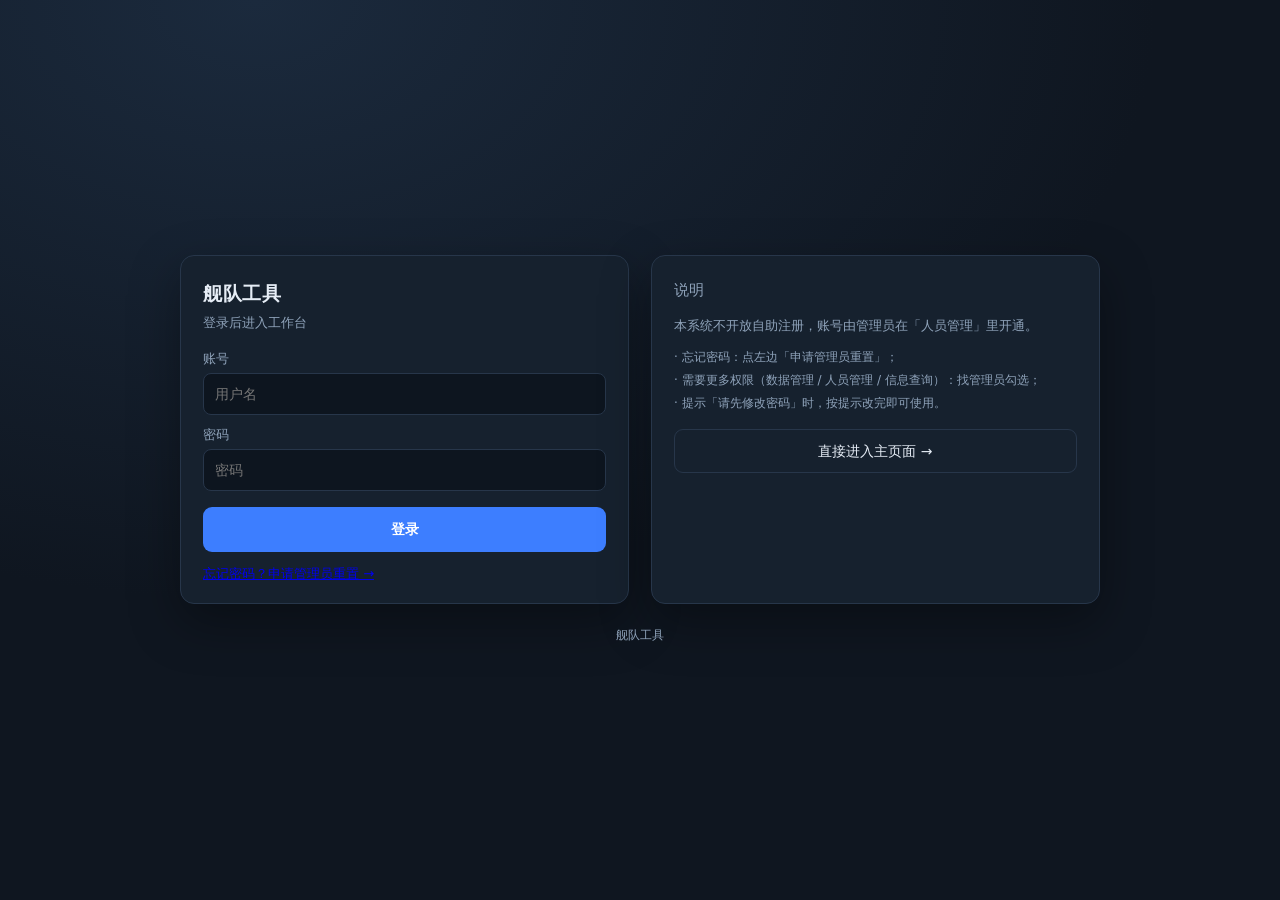
==== static/login.html @ 42fca02d "Add files via upload" ====
<!doctype html><html lang="zh-CN"><head>
<meta charset="utf-8"><meta name="viewport" content="width=device-width,initial-scale=1">
<title>登录 · 舰队工具</title>
<style>
:root{--bg:#0f1620;--card:#16212e;--line:#27364a;--ink:#e6edf6;--dim:#8fa3ba;--acc:#3d7eff;--ok:#37b26a;--bad:#e2564a;--warn:#e0a93b}
*{box-sizing:border-box}
body{margin:0;min-height:100vh;background:radial-gradient(900px 600px at 20% 0%,#1b2a3d,var(--bg));color:var(--ink);
 font:14px/1.6 "Microsoft YaHei",system-ui,sans-serif;display:flex;align-items:center;justify-content:center;padding:28px}
.shell{width:min(920px,100%);display:grid;grid-template-columns:1fr 1fr;gap:22px}
@media(max-width:820px){.shell{grid-template-columns:1fr}}
.card{background:var(--card);border:1px solid var(--line);border-radius:14px;padding:22px 22px 18px;
 box-shadow:0 18px 50px rgba(0,0,0,.35)}
h1{margin:0 0 4px;font-size:19px;letter-spacing:.5px}
h2{margin:0 0 14px;font-size:15px;color:var(--dim);font-weight:500}
.sub{color:var(--dim);font-size:12.5px;margin:0 0 16px}
label{display:block;font-size:12.5px;color:var(--dim);margin:10px 0 4px}
label b{color:var(--bad);font-weight:500}
input{width:100%;padding:9px 11px;border-radius:8px;border:1px solid var(--line);
 background:#0d151f;color:var(--ink);font:inherit;outline:none}
input:focus{border-color:var(--acc)}
.row{display:grid;grid-template-columns:1fr 1fr;gap:10px}
.btn{display:inline-flex;align-items:center;justify-content:center;gap:6px;width:100%;padding:10px 14px;margin-top:16px;
 border-radius:9px;border:1px solid transparent;background:var(--acc);color:#fff;font:inherit;font-weight:600;cursor:pointer}
.btn:disabled{opacity:.55;cursor:not-allowed}
.btn.ghost{background:transparent;border-color:var(--line);color:var(--ink);font-weight:500}
.btn.ok{background:var(--ok)}
.tabs{display:flex;gap:4px;background:#0d151f;border:1px solid var(--line);border-radius:10px;padding:4px;margin-bottom:16px}
.tabs button{flex:1;padding:8px;border:0;border-radius:7px;background:transparent;color:var(--dim);font:inherit;cursor:pointer}
.tabs button.on{background:var(--card);color:var(--ink);box-shadow:0 2px 8px rgba(0,0,0,.3)}
.hint{font-size:12px;color:var(--dim);margin-top:10px}
.msg{margin-top:12px;font-size:12.5px;padding:9px 11px;border-radius:8px;display:none}
.msg.show{display:block}
.msg.bad{background:rgba(226,86,74,.13);border:1px solid rgba(226,86,74,.45);color:#ffb4ad}
.msg.ok{background:rgba(55,178,106,.13);border:1px solid rgba(55,178,106,.45);color:#a8e6c0}
.msg.warn{background:rgba(224,169,59,.12);border:1px solid rgba(224,169,59,.45);color:#f0d39a}
.step2{display:none}
.step2.on{display:block}
code{background:#0d151f;border:1px solid var(--line);padding:1px 6px;border-radius:6px;color:#9fd0ff}
.foot{grid-column:1/-1;text-align:center;color:var(--dim);font-size:12px}
.foot a{color:var(--acc);text-decoration:none}
</style></head>
<body>
<div class="shell">
  <div class="card">
    <h1>舰队工具</h1>
    <p class="sub">登录后进入工作台</p>

    <label>账号</label>
    <input id="lgUser" autocomplete="username" placeholder="用户名">
    <label>密码</label>
    <input id="lgPwd" type="password" autocomplete="current-password" placeholder="密码">
    <button class="btn" id="lgGo">登录</button>
    <div id="lgMsg" class="msg"></div>

    <div style="margin-top:10px"><a href="#" id="forgotLink" style="font-size:13px">忘记密码？申请管理员重置 →</a></div>
    <div id="forgotBox" style="display:none;margin-top:10px">
      <label>账号</label><input id="fgUser" placeholder="要重置的用户名">
      <label>联系方式</label><input id="fgContact" placeholder="手机号 / 邮箱，方便管理员核实">
      <label>说明（可选）</label><input id="fgReason" placeholder="例如：密码忘了 / 换手机了">
      <button class="btn" id="fgSend">提交申请</button>
      <div class="hint">管理员批准后会给一个临时密码，登录后请立即改密。</div>
      <div id="fgMsg" class="msg"></div>
    </div>
  </div>

  <div class="card">
    <h2>说明</h2>
    <p class="sub" style="margin-bottom:10px">本系统不开放自助注册，账号由管理员在「人员管理」里开通。</p>
    <div class="hint" style="line-height:1.9">
      · 忘记密码：点左边「申请管理员重置」；<br>
      · 需要更多权限（数据管理 / 人员管理 / 信息查询）：找管理员勾选；<br>
      · 提示「请先修改密码」时，按提示改完即可使用。
    </div>
    <a class="btn ghost" href="/index.html" style="margin-top:14px;text-decoration:none">直接进入主页面 →</a>
  </div>

  <div class="foot">舰队工具</div>
</div>

<script>
const $ = (s) => document.querySelector(s);
function show(el, text, kind) { if (!el) return; el.textContent = text; el.className = 'msg ' + (kind || 'bad') + ' show'; }
function nextUrl() {
  const q = new URLSearchParams(location.search);
  const n = q.get('next');
  return (n && n.charAt(0) === '/') ? n : '/index.html';
}
async function doLogin() {
  const u = $('#lgUser').value.trim(), p = $('#lgPwd').value, box = $('#lgMsg');
  if (!u || !p) return show(box, '账号和密码都要填');
  try {
    const r = await fetch('/api/login', {
      method: 'POST', headers: { 'Content-Type': 'application/json' },
      body: JSON.stringify({ username: u, password: p })
    });
    const j = await r.json().catch(() => ({}));
    if (!r.ok || !j.ok) return show(box, j.error || ('登录失败 ' + r.status));
    localStorage.setItem('ft_token', j.token);
    location.replace(nextUrl());
  } catch (e) { show(box, '网络错误：' + e.message); }
}
$('#lgGo').onclick = doLogin;
$('#lgPwd').addEventListener('keydown', (e) => { if (e.key === 'Enter') doLogin(); });
$('#lgUser').addEventListener('keydown', (e) => { if (e.key === 'Enter') $('#lgPwd').focus(); });

$('#forgotLink').onclick = (ev) => {
  ev.preventDefault();
  const b = $('#forgotBox');
  b.style.display = (b.style.display === 'none' || !b.style.display) ? '' : 'none';
};
$('#fgSend').onclick = async () => {
  const box = $('#fgMsg');
  const body = {
    username: $('#fgUser').value.trim(),
    contact: $('#fgContact').value.trim(),
    reason: $('#fgReason').value.trim()
  };
  if (!body.username || !body.contact) return show(box, '账号和联系方式都要填');
  try {
    const r = await fetch('/api/pwd/request', {
      method: 'POST', headers: { 'Content-Type': 'application/json' },
      body: JSON.stringify(body)
    });
    const j = await r.json().catch(() => ({}));
    if (r.ok && j.ok) show(box, '已提交，等管理员处理；批准后请用临时密码登录并立即改密。', 'ok');
    else show(box, j.error || ('提交失败 ' + r.status));
  } catch (e) { show(box, '提交失败：' + e.message); }
};
(function () {
  const t = sessionStorage.getItem('ft_flash');
  if (t) { sessionStorage.removeItem('ft_flash'); show($('#lgMsg'), t, 'bad'); }
})();
</script>
</body></html>
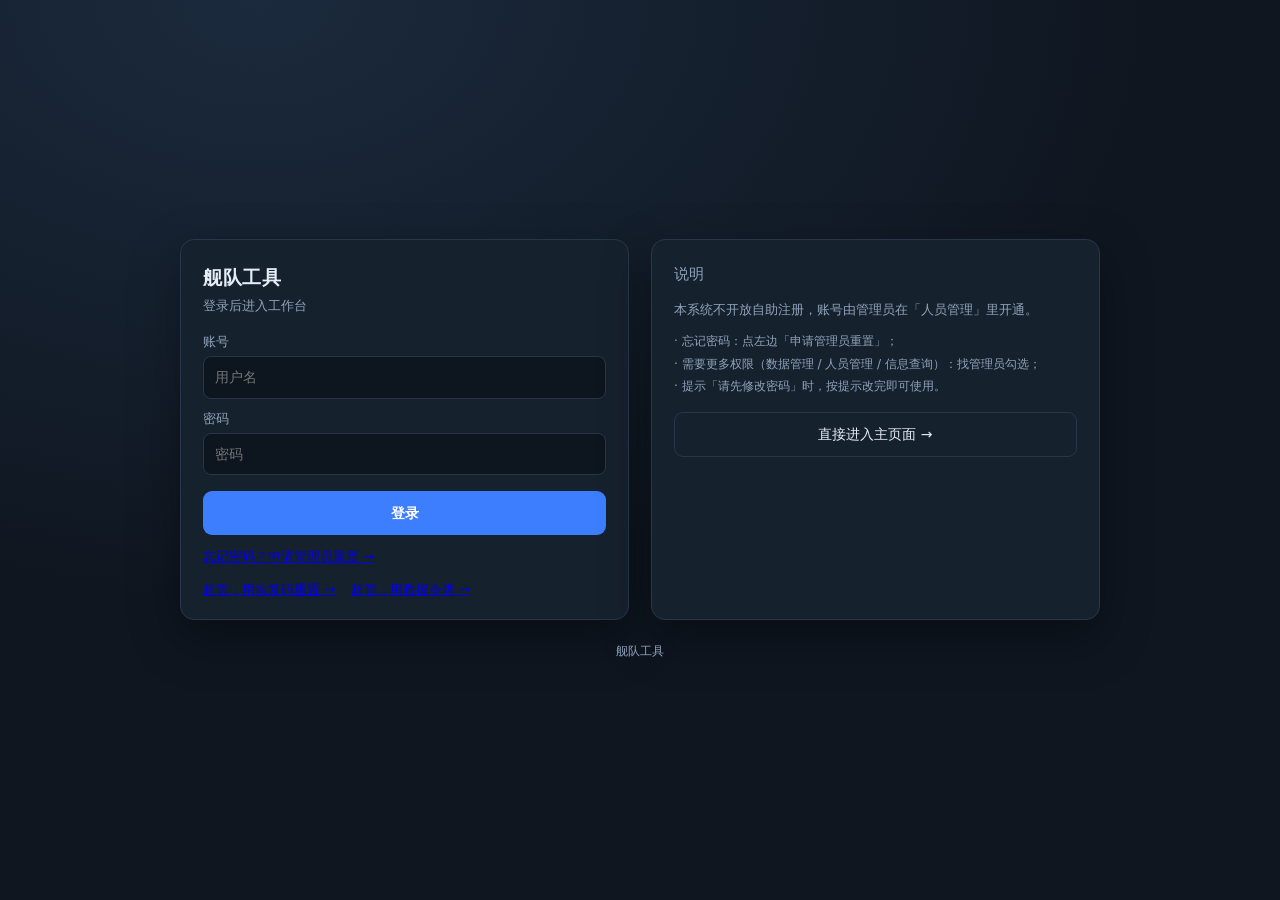
==== commit d0ac9941: "Add files via upload" ====
--- a/static/login.html
+++ b/static/login.html
@@ -60,6 +60,29 @@
       <button class="btn" id="fgSend">提交申请</button>
       <div class="hint">管理员批准后会给一个临时密码，登录后请立即改密。</div>
       <div id="fgMsg" class="msg"></div>
+    </div>
+
+    <div style="margin-top:12px;display:flex;gap:16px;flex-wrap:wrap">
+      <a href="#" id="rcLink" style="font-size:13px">超管：用恢复码重置 →</a>
+      <a href="#" id="rsLink" style="font-size:13px">超管：用救援令牌 →</a>
+    </div>
+
+    <div id="rcBox" style="display:none;margin-top:10px">
+      <label>账号</label><input id="rcUser" placeholder="超级管理员用户名">
+      <label>恢复码</label><input id="rcCode" placeholder="LGLR-XXXX-XXXX（一次性）">
+      <label>新密码</label><input id="rcPwd" type="password" placeholder="至少 8 位，含字母和数字">
+      <button class="btn ok" id="rcGo">用恢复码重置</button>
+      <div class="hint">用掉一个码后，其余 9 个会一起作废；成功后所有设备需要重新登录。</div>
+      <div id="rcMsg" class="msg"></div>
+    </div>
+
+    <div id="rsBox" style="display:none;margin-top:10px">
+      <label>账号</label><input id="rsUser" placeholder="超级管理员用户名">
+      <label>救援令牌</label><input id="rsTok" placeholder="服务器生成，10 分钟内有效">
+      <label>新密码</label><input id="rsPwd" type="password" placeholder="至少 8 位，含字母和数字">
+      <button class="btn ok" id="rsGo">用令牌重置</button>
+      <div class="hint">服务器执行 <code>python3 deploy/reset_pw.py --token 账号</code> 得到令牌。</div>
+      <div id="rsMsg" class="msg"></div>
     </div>
   </div>
 
@@ -126,6 +149,40 @@
     else show(box, j.error || ('提交失败 ' + r.status));
   } catch (e) { show(box, '提交失败：' + e.message); }
 };
+function toggle(id) {
+  const b = $(id);
+  b.style.display = (b.style.display === 'none' || !b.style.display) ? '' : 'none';
+}
+$('#rcLink').onclick = (ev) => { ev.preventDefault(); toggle('#rcBox'); };
+$('#rsLink').onclick = (ev) => { ev.preventDefault(); toggle('#rsBox'); };
+
+async function postJson(url, body, box) {
+  try {
+    const r = await fetch(url, {
+      method: 'POST', headers: { 'Content-Type': 'application/json' },
+      body: JSON.stringify(body)
+    });
+    const j = await r.json().catch(() => ({}));
+    return { ok: r.ok && j.ok, msg: j.error || ('失败 ' + r.status) };
+  } catch (e) { return { ok: false, msg: '网络错误：' + e.message }; }
+}
+$('#rcGo').onclick = async () => {
+  const box = $('#rcMsg');
+  const body = { username: $('#rcUser').value.trim(), code: $('#rcCode').value.trim(), pwd: $('#rcPwd').value };
+  if (!body.username || !body.code || !body.pwd) return show(box, '账号、恢复码、新密码都要填');
+  const r = await postJson('/api/rc/reset', body, box);
+  if (r.ok) show(box, '已重置，请用新密码登录（其余恢复码已作废）。', 'ok');
+  else show(box, r.msg);
+};
+$('#rsGo').onclick = async () => {
+  const box = $('#rsMsg');
+  const body = { username: $('#rsUser').value.trim(), token: $('#rsTok').value.trim(), pwd: $('#rsPwd').value };
+  if (!body.username || !body.token || !body.pwd) return show(box, '账号、令牌、新密码都要填');
+  const r = await postJson('/api/rescue/reset', body, box);
+  if (r.ok) show(box, '已重置，请用新密码登录。', 'ok');
+  else show(box, r.msg);
+};
+
 (function () {
   const t = sessionStorage.getItem('ft_flash');
   if (t) { sessionStorage.removeItem('ft_flash'); show($('#lgMsg'), t, 'bad'); }
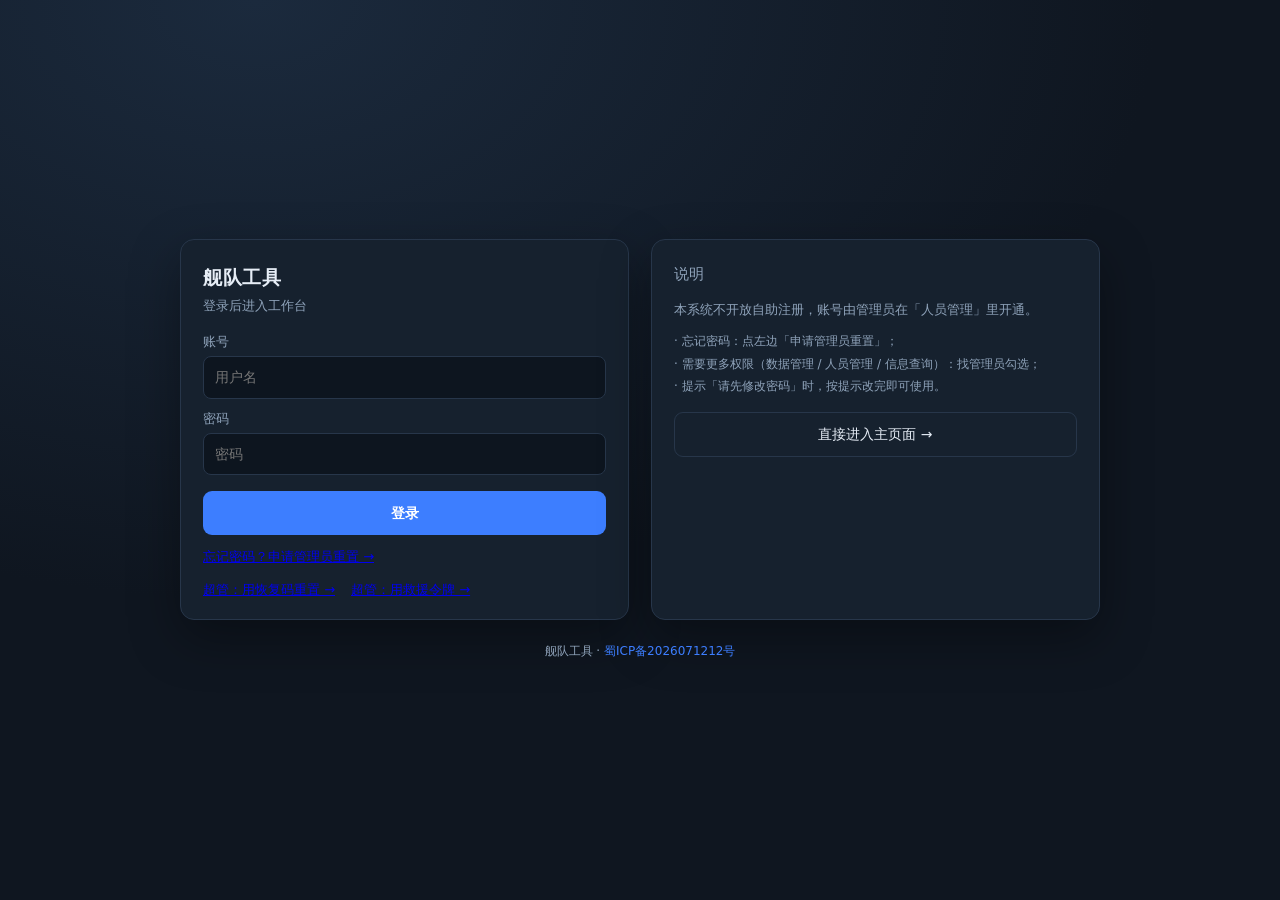
==== commit fe7b5b62: "Add files via upload" ====
--- a/static/login.html
+++ b/static/login.html
@@ -97,7 +97,7 @@
     <a class="btn ghost" href="/index.html" style="margin-top:14px;text-decoration:none">直接进入主页面 →</a>
   </div>
 
-  <div class="foot">舰队工具</div>
+  <div class="foot">舰队工具 · <a href="https://beian.miit.gov.cn/" target="_blank" rel="noopener noreferrer">蜀ICP备2026071212号</a></div>
 </div>
 
 <script>
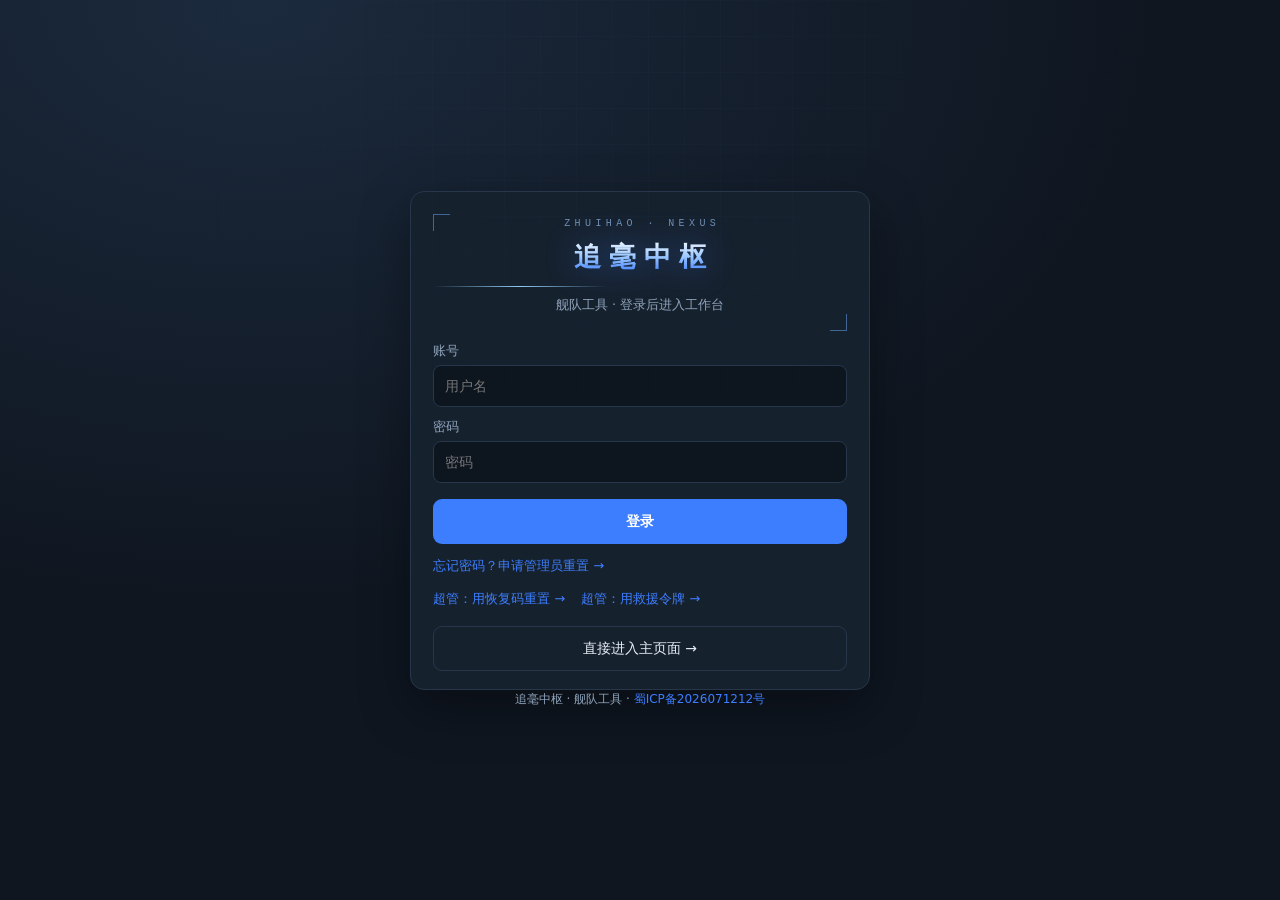
==== commit 1339a9a9: "Add files via upload" ====
--- a/static/login.html
+++ b/static/login.html
@@ -1,13 +1,33 @@
 <!doctype html><html lang="zh-CN"><head>
 <meta charset="utf-8"><meta name="viewport" content="width=device-width,initial-scale=1">
-<title>登录 · 舰队工具</title>
+<title>追毫中枢 · 舰队工具</title>
 <style>
 :root{--bg:#0f1620;--card:#16212e;--line:#27364a;--ink:#e6edf6;--dim:#8fa3ba;--acc:#3d7eff;--ok:#37b26a;--bad:#e2564a;--warn:#e0a93b}
 *{box-sizing:border-box}
 body{margin:0;min-height:100vh;background:radial-gradient(900px 600px at 20% 0%,#1b2a3d,var(--bg));color:var(--ink);
  font:14px/1.6 "Microsoft YaHei",system-ui,sans-serif;display:flex;align-items:center;justify-content:center;padding:28px}
-.shell{width:min(920px,100%);display:grid;grid-template-columns:1fr 1fr;gap:22px}
-@media(max-width:820px){.shell{grid-template-columns:1fr}}
+/* 背景细网格：不用图片，压低透明度只做氛围 */
+body::before{content:"";position:fixed;inset:0;pointer-events:none;opacity:.5;
+ background-image:linear-gradient(rgba(96,150,210,.07) 1px,transparent 1px),linear-gradient(90deg,rgba(96,150,210,.07) 1px,transparent 1px);
+ background-size:36px 36px;
+ -webkit-mask-image:radial-gradient(680px 460px at 50% 8%,#000 0%,transparent 78%);
+ mask-image:radial-gradient(680px 460px at 50% 8%,#000 0%,transparent 78%)}
+.shell{width:min(460px,100%);display:block}
+/* 品牌区：科技感标题（纯 CSS，不引外链字体/图片） */
+.brand{position:relative;padding:2px 0 16px;text-align:center}
+.brand::before,.brand::after{content:"";position:absolute;width:16px;height:16px;border:1px solid rgba(110,170,255,.5);pointer-events:none}
+.brand::before{left:0;top:0;border-right:0;border-bottom:0}
+.brand::after{right:0;bottom:0;border-left:0;border-top:0}
+.brand-k{font-size:10px;letter-spacing:.44em;text-indent:.44em;color:#6f8fb5;font-family:Consolas,"Courier New",monospace;text-transform:uppercase}
+.brand h1{margin:8px 0 0;font-size:27px;line-height:1.25;font-weight:700;letter-spacing:.3em;text-indent:.3em;
+ background:linear-gradient(180deg,#f2f8ff 0%,#9cc8ff 48%,#3d7eff 100%);-webkit-background-clip:text;background-clip:text;
+ color:transparent;filter:drop-shadow(0 0 16px rgba(61,126,255,.42))}
+.brand-bar{height:1px;margin:12px 0 8px;border-radius:1px;
+ background-image:linear-gradient(90deg,transparent 0%,rgba(150,210,255,.95) 50%,transparent 100%);
+ background-size:42% 100%;background-repeat:no-repeat;animation:brandScan 3.8s linear infinite}
+@keyframes brandScan{0%{background-position:-45% 0}100%{background-position:145% 0}}
+@media(prefers-reduced-motion:reduce){.brand-bar{animation:none;background-image:linear-gradient(90deg,transparent,rgba(150,210,255,.75),transparent)}}
+.brand .sub{margin:0}
 .card{background:var(--card);border:1px solid var(--line);border-radius:14px;padding:22px 22px 18px;
  box-shadow:0 18px 50px rgba(0,0,0,.35)}
 h1{margin:0 0 4px;font-size:19px;letter-spacing:.5px}
@@ -38,12 +58,18 @@
 code{background:#0d151f;border:1px solid var(--line);padding:1px 6px;border-radius:6px;color:#9fd0ff}
 .foot{grid-column:1/-1;text-align:center;color:var(--dim);font-size:12px}
 .foot a{color:var(--acc);text-decoration:none}
+a{color:var(--acc);text-decoration:none;border-bottom:1px solid transparent;transition:border-color .15s}
+a:hover{border-bottom-color:rgba(61,126,255,.75)}
 </style></head>
 <body>
 <div class="shell">
   <div class="card">
-    <h1>舰队工具</h1>
-    <p class="sub">登录后进入工作台</p>
+    <div class="brand">
+      <div class="brand-k">ZHUIHAO · NEXUS</div>
+      <h1>追毫中枢</h1>
+      <div class="brand-bar"></div>
+      <p class="sub">舰队工具 · 登录后进入工作台</p>
+    </div>
 
     <label>账号</label>
     <input id="lgUser" autocomplete="username" placeholder="用户名">
@@ -84,20 +110,11 @@
       <div class="hint">服务器执行 <code>python3 deploy/reset_pw.py --token 账号</code> 得到令牌。</div>
       <div id="rsMsg" class="msg"></div>
     </div>
+
+    <a class="btn ghost" href="/index.html" style="text-decoration:none">直接进入主页面 →</a>
   </div>
 
-  <div class="card">
-    <h2>说明</h2>
-    <p class="sub" style="margin-bottom:10px">本系统不开放自助注册，账号由管理员在「人员管理」里开通。</p>
-    <div class="hint" style="line-height:1.9">
-      · 忘记密码：点左边「申请管理员重置」；<br>
-      · 需要更多权限（数据管理 / 人员管理 / 信息查询）：找管理员勾选；<br>
-      · 提示「请先修改密码」时，按提示改完即可使用。
-    </div>
-    <a class="btn ghost" href="/index.html" style="margin-top:14px;text-decoration:none">直接进入主页面 →</a>
-  </div>
-
-  <div class="foot">舰队工具 · <a href="https://beian.miit.gov.cn/" target="_blank" rel="noopener noreferrer">蜀ICP备2026071212号</a></div>
+  <div class="foot">追毫中枢 · 舰队工具 · <a href="https://beian.miit.gov.cn/" target="_blank" rel="noopener noreferrer">蜀ICP备2026071212号</a></div>
 </div>
 
 <script>
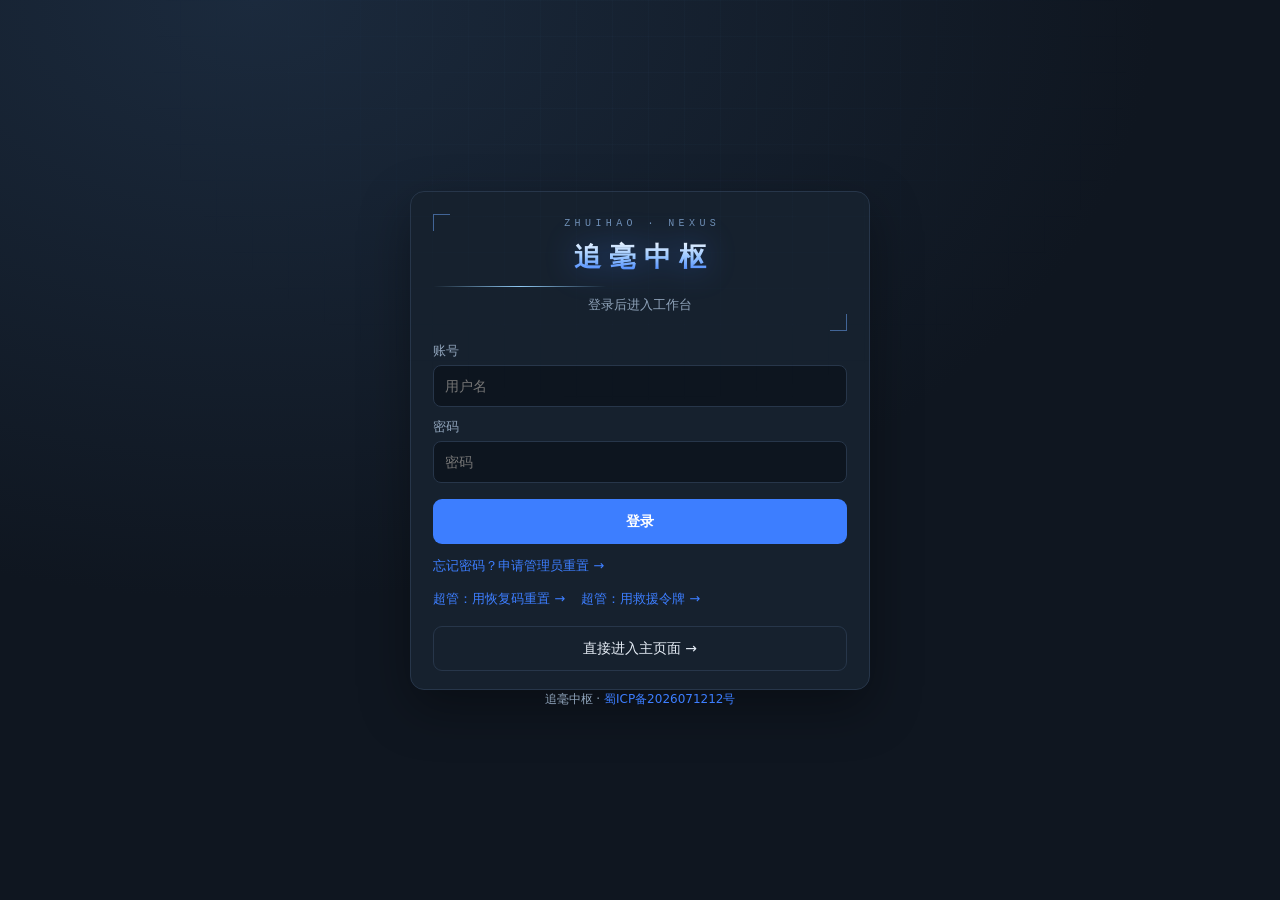
==== commit 8d030e46: "Add files via upload" ====
--- a/static/login.html
+++ b/static/login.html
@@ -1,6 +1,6 @@
 <!doctype html><html lang="zh-CN"><head>
 <meta charset="utf-8"><meta name="viewport" content="width=device-width,initial-scale=1">
-<title>追毫中枢 · 舰队工具</title>
+<title>追毫中枢</title>
 <style>
 :root{--bg:#0f1620;--card:#16212e;--line:#27364a;--ink:#e6edf6;--dim:#8fa3ba;--acc:#3d7eff;--ok:#37b26a;--bad:#e2564a;--warn:#e0a93b}
 *{box-sizing:border-box}
@@ -68,7 +68,7 @@
       <div class="brand-k">ZHUIHAO · NEXUS</div>
       <h1>追毫中枢</h1>
       <div class="brand-bar"></div>
-      <p class="sub">舰队工具 · 登录后进入工作台</p>
+      <p class="sub">登录后进入工作台</p>
     </div>
 
     <label>账号</label>
@@ -114,7 +114,7 @@
     <a class="btn ghost" href="/index.html" style="text-decoration:none">直接进入主页面 →</a>
   </div>
 
-  <div class="foot">追毫中枢 · 舰队工具 · <a href="https://beian.miit.gov.cn/" target="_blank" rel="noopener noreferrer">蜀ICP备2026071212号</a></div>
+  <div class="foot">追毫中枢 · <a href="https://beian.miit.gov.cn/" target="_blank" rel="noopener noreferrer">蜀ICP备2026071212号</a></div>
 </div>
 
 <script>
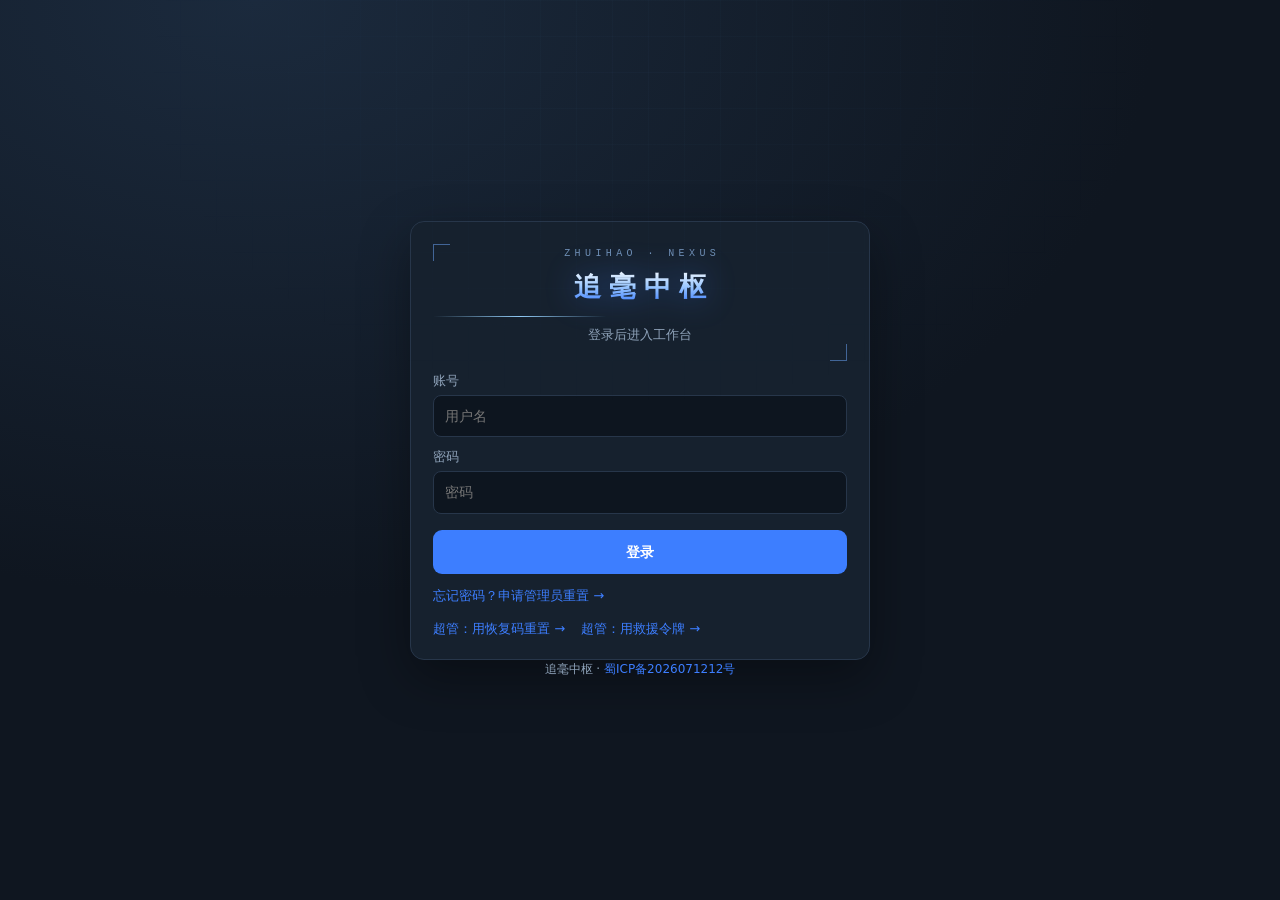
==== commit 95de7bbc: "Add files via upload" ====
--- a/static/login.html
+++ b/static/login.html
@@ -111,7 +111,6 @@
       <div id="rsMsg" class="msg"></div>
     </div>
 
-    <a class="btn ghost" href="/index.html" style="text-decoration:none">直接进入主页面 →</a>
   </div>
 
   <div class="foot">追毫中枢 · <a href="https://beian.miit.gov.cn/" target="_blank" rel="noopener noreferrer">蜀ICP备2026071212号</a></div>
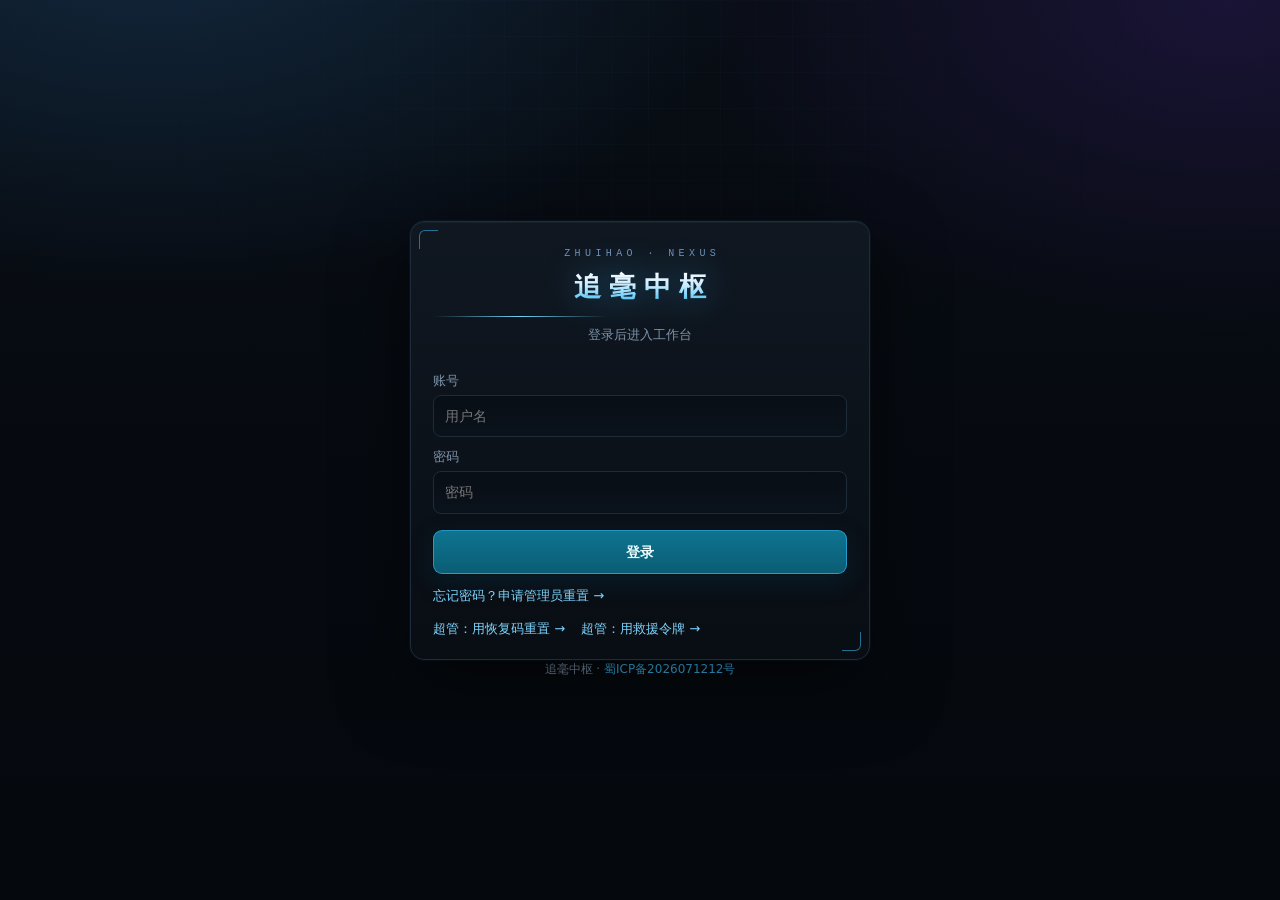
==== commit 3938984c: "Add files via upload" ====
--- a/static/login.html
+++ b/static/login.html
@@ -2,9 +2,14 @@
 <meta charset="utf-8"><meta name="viewport" content="width=device-width,initial-scale=1">
 <title>追毫中枢</title>
 <style>
-:root{--bg:#0f1620;--card:#16212e;--line:#27364a;--ink:#e6edf6;--dim:#8fa3ba;--acc:#3d7eff;--ok:#37b26a;--bad:#e2564a;--warn:#e0a93b}
+:root{--bg:#070b11;--card:#0d141d;--line:#1e2b3a;--ink:#dbe8f6;--dim:#7d93a9;--acc:#38bdf8;--ok:#34d399;--bad:#f87171;--warn:#fbbf24}
 *{box-sizing:border-box}
-body{margin:0;min-height:100vh;background:radial-gradient(900px 600px at 20% 0%,#1b2a3d,var(--bg));color:var(--ink);
+body{margin:0;min-height:100vh;color:var(--ink);
+background:
+  radial-gradient(1000px 620px at 12% -10%, rgba(27,64,98,.55), transparent 62%),
+  radial-gradient(900px 560px at 96% 0%, rgba(58,32,116,.35), transparent 60%),
+  linear-gradient(180deg,#080d14 0%,#060a10 55%,#05080d 100%);
+background-attachment:fixed;
  font:14px/1.6 "Microsoft YaHei",system-ui,sans-serif;display:flex;align-items:center;justify-content:center;padding:28px}
 /* 背景细网格：不用图片，压低透明度只做氛围 */
 body::before{content:"";position:fixed;inset:0;pointer-events:none;opacity:.5;
@@ -15,38 +20,46 @@
 .shell{width:min(460px,100%);display:block}
 /* 品牌区：科技感标题（纯 CSS，不引外链字体/图片） */
 .brand{position:relative;padding:2px 0 16px;text-align:center}
-.brand::before,.brand::after{content:"";position:absolute;width:16px;height:16px;border:1px solid rgba(110,170,255,.5);pointer-events:none}
-.brand::before{left:0;top:0;border-right:0;border-bottom:0}
-.brand::after{right:0;bottom:0;border-left:0;border-top:0}
+.brand::before,.brand::after{content:none}
+.card{position:relative}
+.card::before,.card::after{content:"";position:absolute;width:18px;height:18px;border:1px solid rgba(56,189,248,.55);pointer-events:none;z-index:2}
+.card::before{left:8px;top:8px;border-right:0;border-bottom:0;border-radius:6px 0 0 0}
+.card::after{right:8px;bottom:8px;border-left:0;border-top:0;border-radius:0 0 6px 0}
 .brand-k{font-size:10px;letter-spacing:.44em;text-indent:.44em;color:#6f8fb5;font-family:Consolas,"Courier New",monospace;text-transform:uppercase}
 .brand h1{margin:8px 0 0;font-size:27px;line-height:1.25;font-weight:700;letter-spacing:.3em;text-indent:.3em;
- background:linear-gradient(180deg,#f2f8ff 0%,#9cc8ff 48%,#3d7eff 100%);-webkit-background-clip:text;background-clip:text;
- color:transparent;filter:drop-shadow(0 0 16px rgba(61,126,255,.42))}
+ background:linear-gradient(180deg,#ffffff 0%,#c9ecff 45%,#38bdf8 100%);-webkit-background-clip:text;background-clip:text;
+ color:transparent;filter:drop-shadow(0 0 18px rgba(56,189,248,.45))}
 .brand-bar{height:1px;margin:12px 0 8px;border-radius:1px;
- background-image:linear-gradient(90deg,transparent 0%,rgba(150,210,255,.95) 50%,transparent 100%);
+ background-image:linear-gradient(90deg,transparent 0%,rgba(120,220,255,.95) 50%,transparent 100%);
  background-size:42% 100%;background-repeat:no-repeat;animation:brandScan 3.8s linear infinite}
 @keyframes brandScan{0%{background-position:-45% 0}100%{background-position:145% 0}}
 @media(prefers-reduced-motion:reduce){.brand-bar{animation:none;background-image:linear-gradient(90deg,transparent,rgba(150,210,255,.75),transparent)}}
 .brand .sub{margin:0}
-.card{background:var(--card);border:1px solid var(--line);border-radius:14px;padding:22px 22px 18px;
- box-shadow:0 18px 50px rgba(0,0,0,.35)}
+.card{background:linear-gradient(180deg, rgba(16,24,34,.97), rgba(9,14,20,.97));border:1px solid var(--line);border-radius:14px;padding:22px 22px 18px;
+ box-shadow:0 26px 70px rgba(0,0,0,.55), 0 0 0 1px rgba(56,189,248,.06), inset 0 1px 0 rgba(255,255,255,.04)}
 h1{margin:0 0 4px;font-size:19px;letter-spacing:.5px}
 h2{margin:0 0 14px;font-size:15px;color:var(--dim);font-weight:500}
 .sub{color:var(--dim);font-size:12.5px;margin:0 0 16px}
 label{display:block;font-size:12.5px;color:var(--dim);margin:10px 0 4px}
 label b{color:var(--bad);font-weight:500}
 input{width:100%;padding:9px 11px;border-radius:8px;border:1px solid var(--line);
- background:#0d151f;color:var(--ink);font:inherit;outline:none}
-input:focus{border-color:var(--acc)}
+ background:linear-gradient(180deg,#080e15,#0a121b);color:var(--ink);font:inherit;outline:none;
+ transition:border-color .15s, box-shadow .15s}
+input:focus{border-color:rgba(56,189,248,.7);box-shadow:0 0 0 2px rgba(56,189,248,.16), 0 0 20px rgba(56,189,248,.10)}
 .row{display:grid;grid-template-columns:1fr 1fr;gap:10px}
 .btn{display:inline-flex;align-items:center;justify-content:center;gap:6px;width:100%;padding:10px 14px;margin-top:16px;
- border-radius:9px;border:1px solid transparent;background:var(--acc);color:#fff;font:inherit;font-weight:600;cursor:pointer}
+ border-radius:9px;border:1px solid rgba(56,189,248,.6);color:#eafcff;font:inherit;font-weight:600;cursor:pointer;
+ background:linear-gradient(180deg,#0e7490,#0b5d75);
+ box-shadow:0 0 0 1px rgba(0,0,0,.25), 0 8px 22px rgba(8,47,73,.4);
+ transition:box-shadow .16s, filter .16s}
+.btn:hover{filter:brightness(1.08);box-shadow:0 0 0 1px rgba(56,189,248,.5), 0 0 24px rgba(56,189,248,.28)}
 .btn:disabled{opacity:.55;cursor:not-allowed}
-.btn.ghost{background:transparent;border-color:var(--line);color:var(--ink);font-weight:500}
-.btn.ok{background:var(--ok)}
-.tabs{display:flex;gap:4px;background:#0d151f;border:1px solid var(--line);border-radius:10px;padding:4px;margin-bottom:16px}
+.btn.ghost{background:rgba(56,189,248,.05);border-color:rgba(56,189,248,.24);color:#b6d4e8;font-weight:500}
+.btn.ok{background:linear-gradient(180deg,#0f766e,#0b5f59);border-color:rgba(52,211,153,.55);color:#e7fff8}
+.tabs{display:flex;gap:4px;background:#080e15;border:1px solid var(--line);border-radius:10px;padding:4px;margin-bottom:16px}
 .tabs button{flex:1;padding:8px;border:0;border-radius:7px;background:transparent;color:var(--dim);font:inherit;cursor:pointer}
-.tabs button.on{background:var(--card);color:var(--ink);box-shadow:0 2px 8px rgba(0,0,0,.3)}
+.tabs button.on{background:linear-gradient(180deg, rgba(14,116,144,.35), rgba(56,189,248,.10));
+ border:1px solid rgba(56,189,248,.45);color:#eafaff;box-shadow:0 0 18px rgba(56,189,248,.16)}
 .hint{font-size:12px;color:var(--dim);margin-top:10px}
 .msg{margin-top:12px;font-size:12.5px;padding:9px 11px;border-radius:8px;display:none}
 .msg.show{display:block}
@@ -55,11 +68,11 @@
 .msg.warn{background:rgba(224,169,59,.12);border:1px solid rgba(224,169,59,.45);color:#f0d39a}
 .step2{display:none}
 .step2.on{display:block}
-code{background:#0d151f;border:1px solid var(--line);padding:1px 6px;border-radius:6px;color:#9fd0ff}
+code{background:#080e15;border:1px solid var(--line);padding:1px 6px;border-radius:6px;color:#9fe4ff}
 .foot{grid-column:1/-1;text-align:center;color:var(--dim);font-size:12px}
 .foot a{color:var(--acc);text-decoration:none}
-a{color:var(--acc);text-decoration:none;border-bottom:1px solid transparent;transition:border-color .15s}
-a:hover{border-bottom-color:rgba(61,126,255,.75)}
+a{color:#7dd3fc;text-decoration:none;border-bottom:1px solid transparent;transition:border-color .15s}
+a:hover{border-bottom-color:rgba(56,189,248,.8)}
 </style></head>
 <body>
 <div class="shell">
